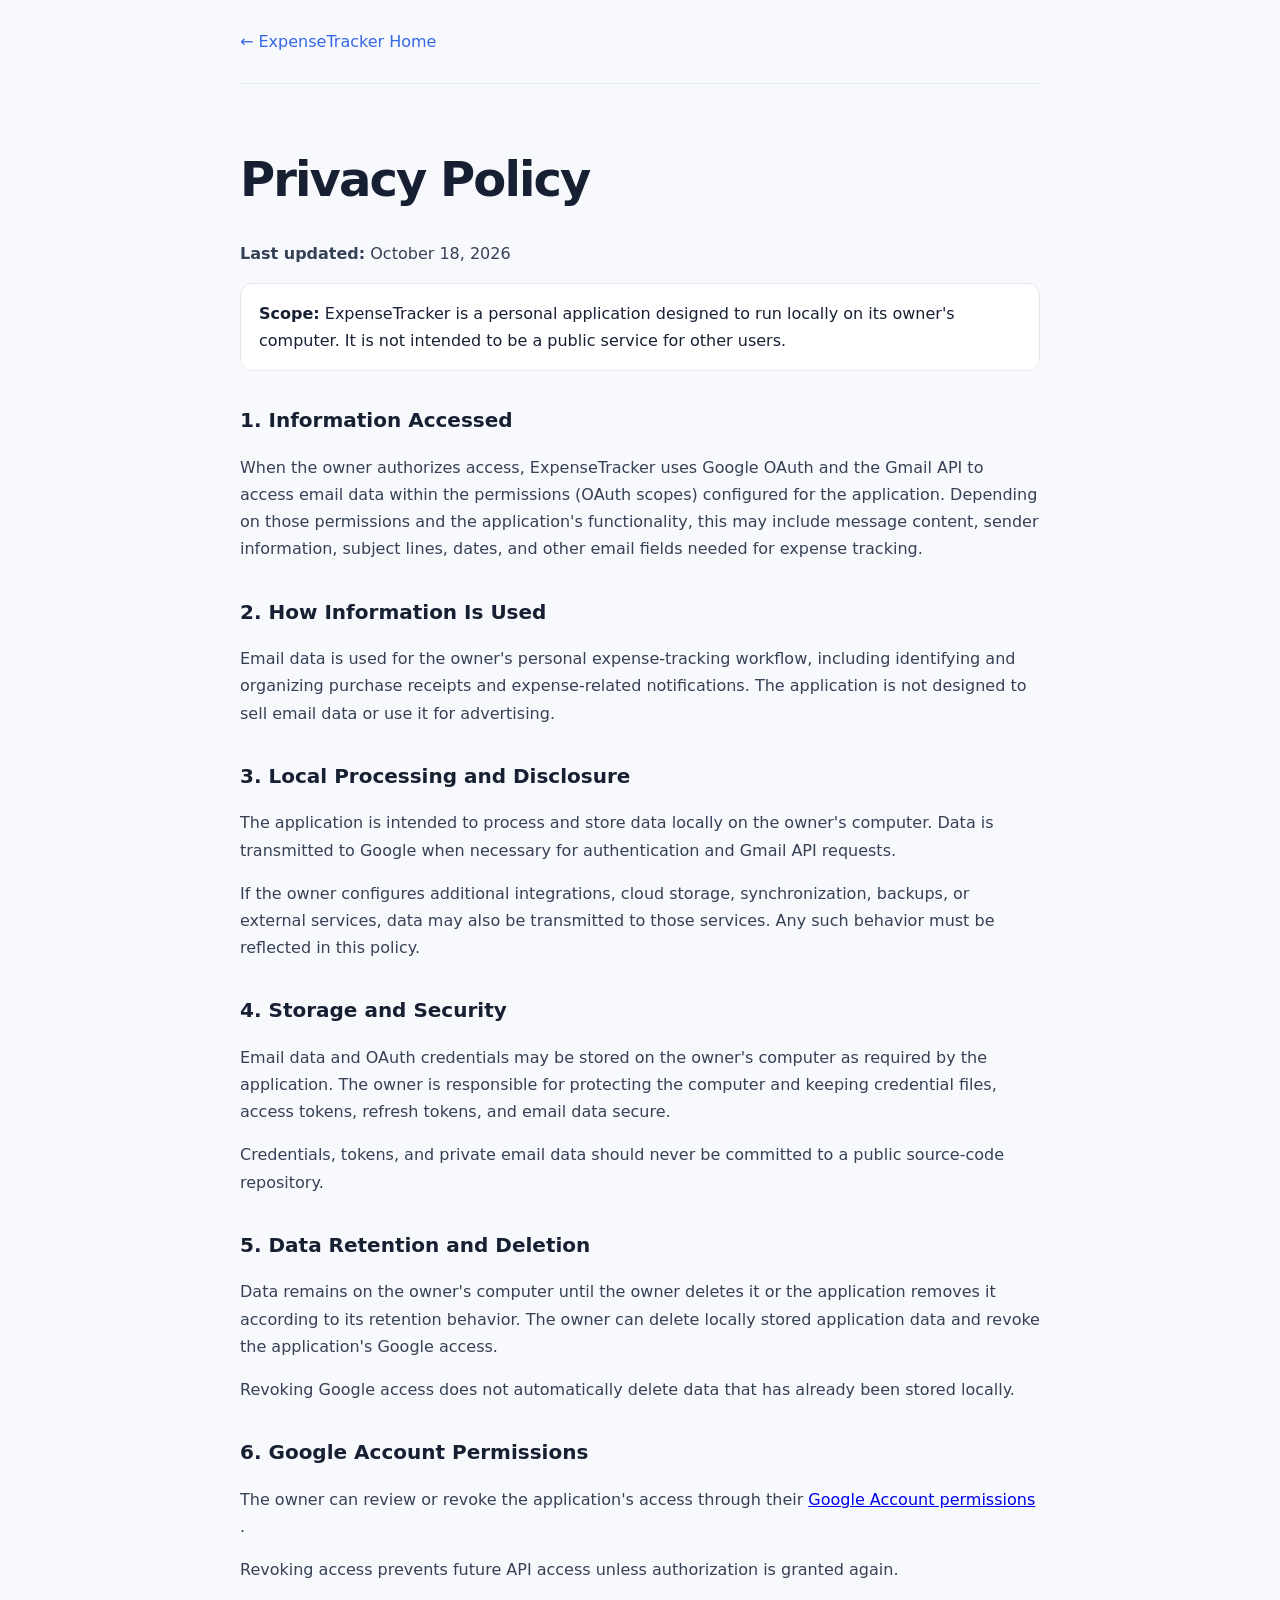
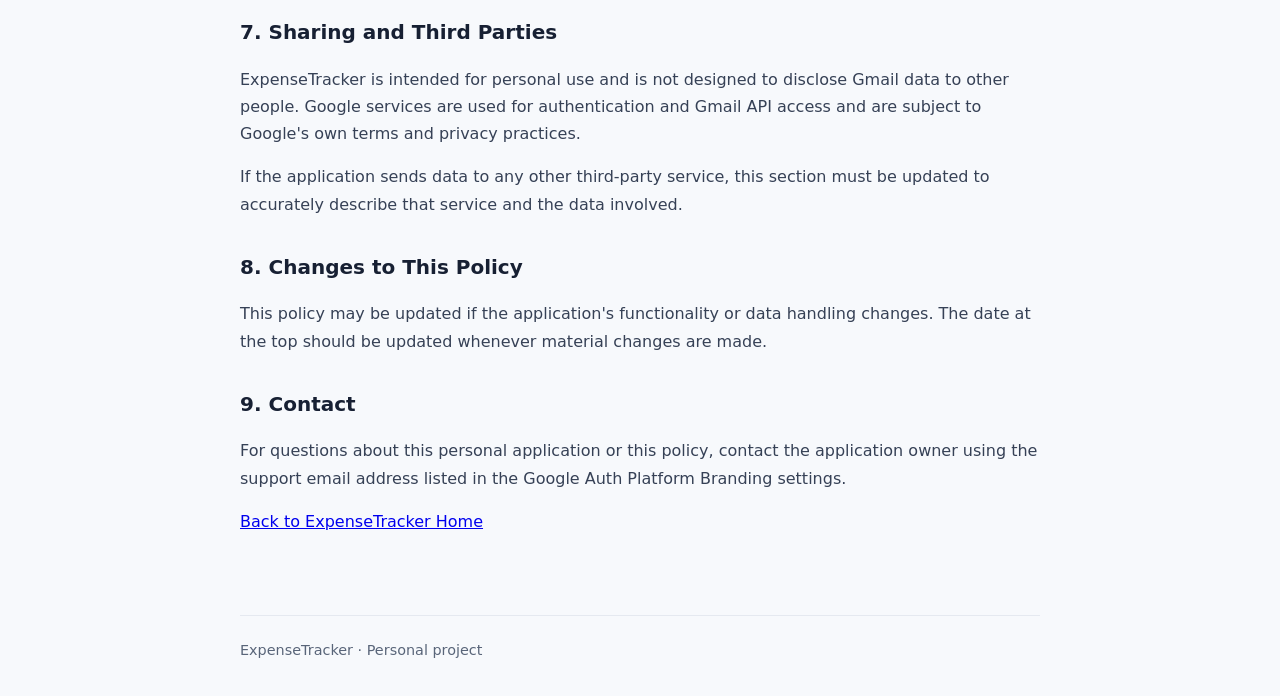
==== privacy.html @ fa6ecce8 "Add initial HTML structure for ExpenseTracker application and privacy policy" ====
<!doctype html>
<html lang="en">
<head>
  <meta charset="utf-8">
  <meta name="viewport" content="width=device-width, initial-scale=1">
  <meta name="description" content="Privacy policy for the personal ExpenseTracker application.">
  <title>Privacy Policy — ExpenseTracker</title>

  <style>
    :root {
      color-scheme: light;
      --ink: #172033;
      --muted: #596579;
      --accent: #3567e8;
      --line: #e5e9f0;
      --bg: #f7f9fc;
    }

    * { box-sizing: border-box; }

    body {
      margin: 0;
      font: 16px/1.7 system-ui, -apple-system, "Segoe UI", sans-serif;
      color: var(--ink);
      background: var(--bg);
    }

    header, main, footer {
      width: min(800px, calc(100% - 40px));
      margin-inline: auto;
    }

    header {
      padding: 28px 0;
      border-bottom: 1px solid var(--line);
    }

    header a, footer a {
      color: var(--accent);
      text-decoration: none;
    }

    main { padding: 36px 0 64px; }

    h1 {
      font-size: clamp(2rem, 5vw, 3rem);
      line-height: 1.15;
      letter-spacing: -.04em;
    }

    h2 {
      margin-top: 2rem;
      font-size: 1.25rem;
    }

    p, li { color: #364156; }

    .notice {
      padding: 16px 18px;
      border: 1px solid var(--line);
      border-radius: 12px;
      background: #fff;
    }

    footer {
      border-top: 1px solid var(--line);
      padding: 22px 0 34px;
      color: var(--muted);
      font-size: .9rem;
    }
  </style>
</head>

<body>
  <header>
    <a href="./index.html">← ExpenseTracker Home</a>
  </header>

  <main>
    <h1>Privacy Policy</h1>

    <p><strong>Last updated:</strong> October 18, 2026</p>

    <div class="notice">
      <strong>Scope:</strong>
      ExpenseTracker is a personal application designed to run locally
      on its owner's computer. It is not intended to be a public service
      for other users.
    </div>

    <h2>1. Information Accessed</h2>

    <p>
      When the owner authorizes access, ExpenseTracker uses Google OAuth
      and the Gmail API to access email data within the permissions
      (OAuth scopes) configured for the application. Depending on those
      permissions and the application's functionality, this may include
      message content, sender information, subject lines, dates, and
      other email fields needed for expense tracking.
    </p>

    <h2>2. How Information Is Used</h2>

    <p>
      Email data is used for the owner's personal expense-tracking
      workflow, including identifying and organizing purchase receipts
      and expense-related notifications. The application is not designed
      to sell email data or use it for advertising.
    </p>

    <h2>3. Local Processing and Disclosure</h2>

    <p>
      The application is intended to process and store data locally on
      the owner's computer. Data is transmitted to Google when necessary
      for authentication and Gmail API requests.
    </p>

    <p>
      If the owner configures additional integrations, cloud storage,
      synchronization, backups, or external services, data may also be
      transmitted to those services. Any such behavior must be reflected
      in this policy.
    </p>

    <h2>4. Storage and Security</h2>

    <p>
      Email data and OAuth credentials may be stored on the owner's
      computer as required by the application. The owner is responsible
      for protecting the computer and keeping credential files,
      access tokens, refresh tokens, and email data secure.
    </p>

    <p>
      Credentials, tokens, and private email data should never be
      committed to a public source-code repository.
    </p>

    <h2>5. Data Retention and Deletion</h2>

    <p>
      Data remains on the owner's computer until the owner deletes it
      or the application removes it according to its retention behavior.
      The owner can delete locally stored application data and revoke
      the application's Google access.
    </p>

    <p>
      Revoking Google access does not automatically delete data that
      has already been stored locally.
    </p>

    <h2>6. Google Account Permissions</h2>

    <p>
      The owner can review or revoke the application's access through
      their
      <a href="https://myaccount.google.com/permissions"
         target="_blank" rel="noopener noreferrer">
        Google Account permissions
      </a>.
    </p>

    <p>
      Revoking access prevents future API access unless authorization
      is granted again.
    </p>

    <h2>7. Sharing and Third Parties</h2>

    <p>
      ExpenseTracker is intended for personal use and is not designed
      to disclose Gmail data to other people. Google services are used
      for authentication and Gmail API access and are subject to
      Google's own terms and privacy practices.
    </p>

    <p>
      If the application sends data to any other third-party service,
      this section must be updated to accurately describe that service
      and the data involved.
    </p>

    <h2>8. Changes to This Policy</h2>

    <p>
      This policy may be updated if the application's functionality
      or data handling changes. The date at the top should be updated
      whenever material changes are made.
    </p>

    <h2>9. Contact</h2>

    <p>
      For questions about this personal application or this policy,
      contact the application owner using the support email address
      listed in the Google Auth Platform Branding settings.
    </p>

    <p><a href="./index.html">Back to ExpenseTracker Home</a></p>
  </main>

  <footer>
    ExpenseTracker · Personal project
  </footer>
</body>
</html>
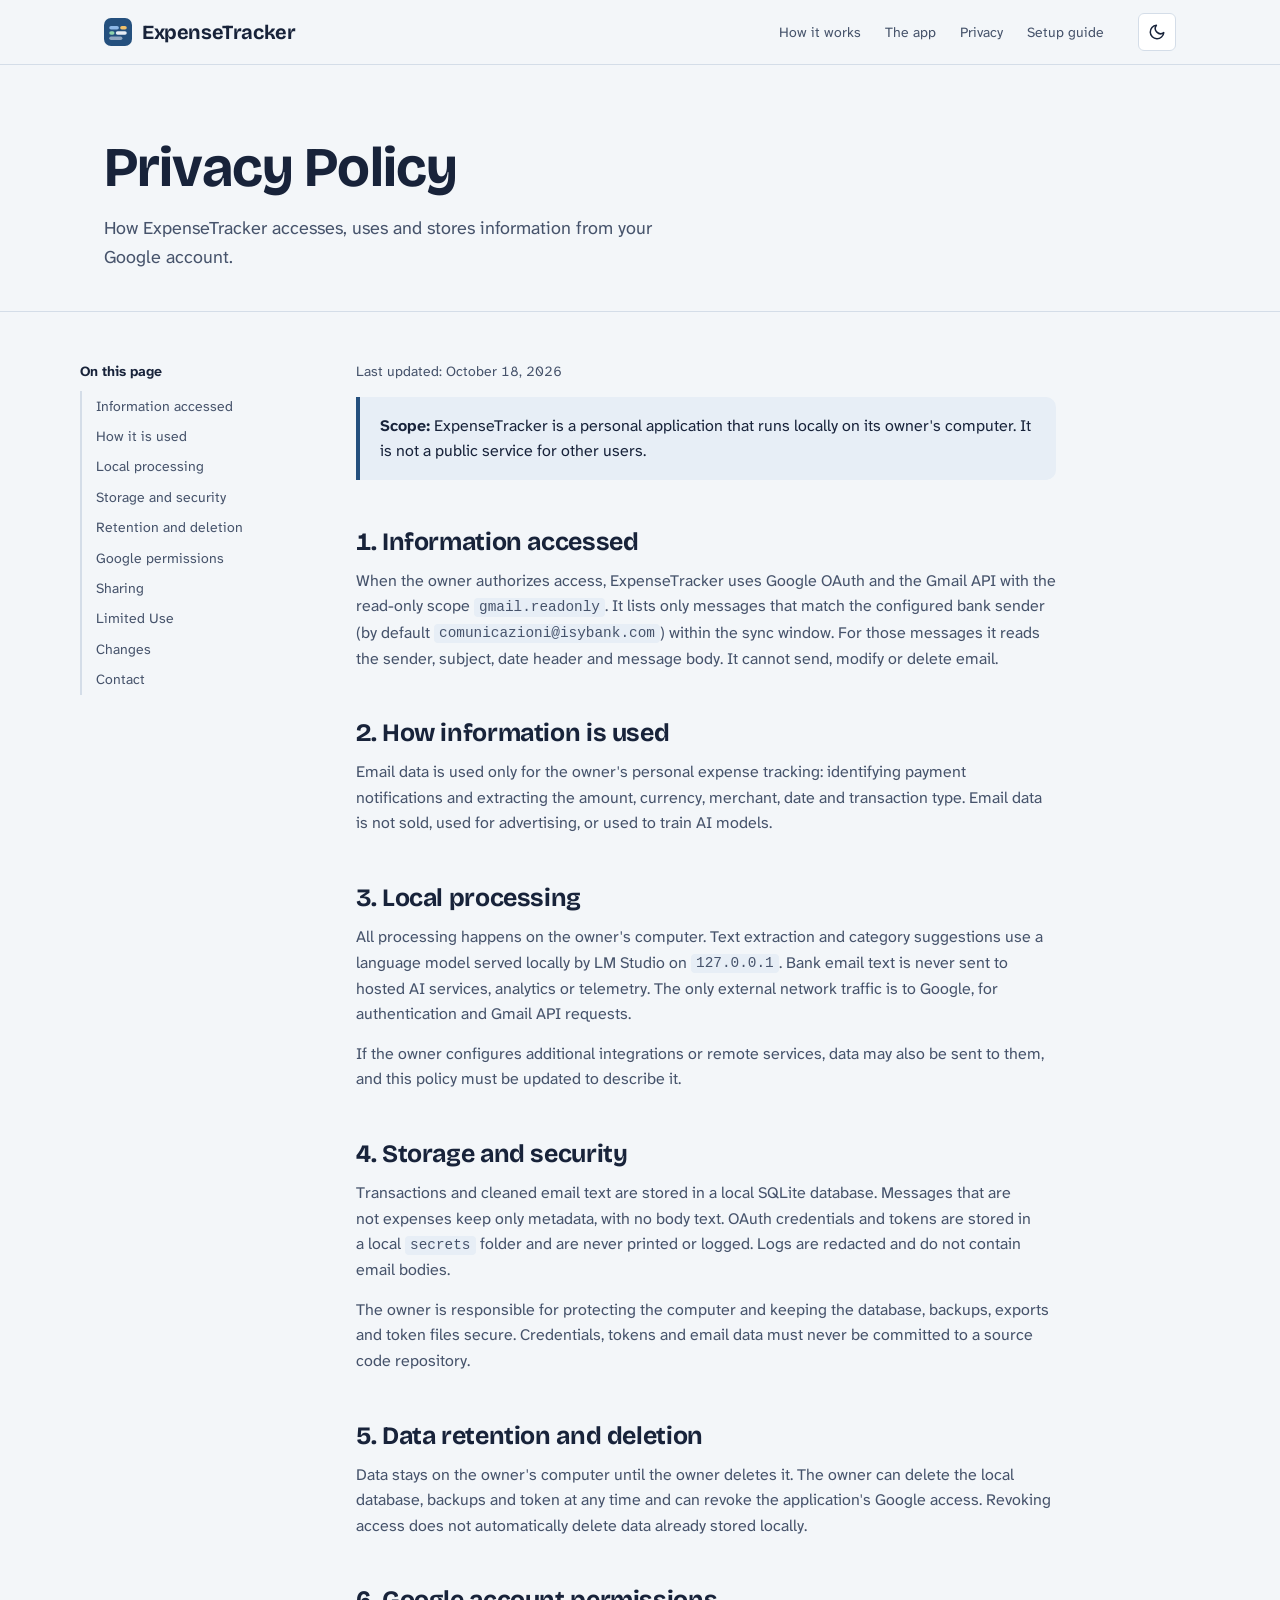
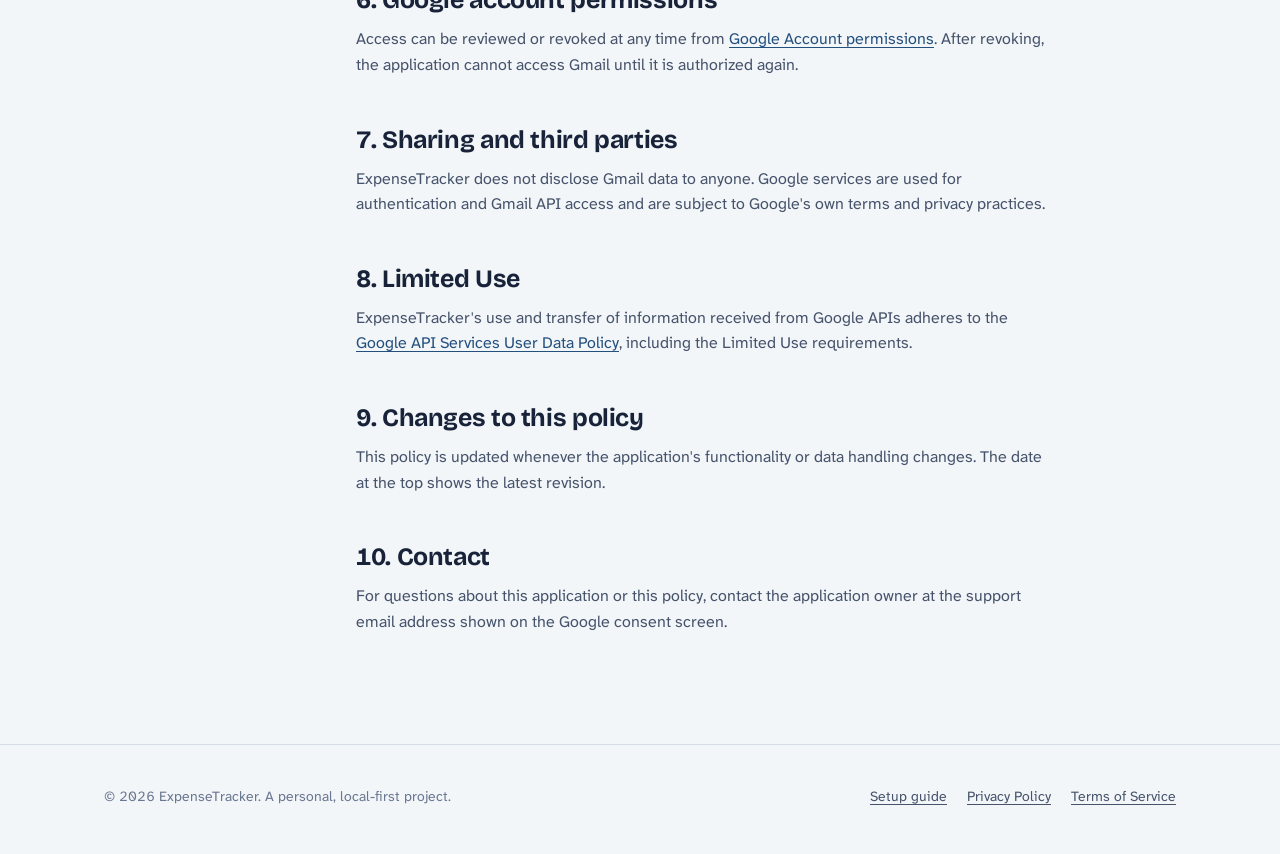
==== commit 03a382c6: "Redesign site as a product landing page with light/dark theme Rebuild index.html as a landing page c" ====
--- a/privacy.html
+++ b/privacy.html
@@ -1,209 +1,175 @@
-
-<!doctype html>
+<!DOCTYPE html>
 <html lang="en">
 <head>
-  <meta charset="utf-8">
-  <meta name="viewport" content="width=device-width, initial-scale=1">
+  <meta charset="UTF-8">
+  <meta name="viewport" content="width=device-width, initial-scale=1.0">
+  <title>Privacy Policy — ExpenseTracker</title>
   <meta name="description" content="Privacy policy for the personal ExpenseTracker application.">
-  <title>Privacy Policy — ExpenseTracker</title>
-
-  <style>
-    :root {
-      color-scheme: light;
-      --ink: #172033;
-      --muted: #596579;
-      --accent: #3567e8;
-      --line: #e5e9f0;
-      --bg: #f7f9fc;
-    }
-
-    * { box-sizing: border-box; }
-
-    body {
-      margin: 0;
-      font: 16px/1.7 system-ui, -apple-system, "Segoe UI", sans-serif;
-      color: var(--ink);
-      background: var(--bg);
-    }
-
-    header, main, footer {
-      width: min(800px, calc(100% - 40px));
-      margin-inline: auto;
-    }
-
-    header {
-      padding: 28px 0;
-      border-bottom: 1px solid var(--line);
-    }
-
-    header a, footer a {
-      color: var(--accent);
-      text-decoration: none;
-    }
-
-    main { padding: 36px 0 64px; }
-
-    h1 {
-      font-size: clamp(2rem, 5vw, 3rem);
-      line-height: 1.15;
-      letter-spacing: -.04em;
-    }
-
-    h2 {
-      margin-top: 2rem;
-      font-size: 1.25rem;
-    }
-
-    p, li { color: #364156; }
-
-    .notice {
-      padding: 16px 18px;
-      border: 1px solid var(--line);
-      border-radius: 12px;
-      background: #fff;
-    }
-
-    footer {
-      border-top: 1px solid var(--line);
-      padding: 22px 0 34px;
-      color: var(--muted);
-      font-size: .9rem;
-    }
-  </style>
+  <meta name="color-scheme" content="light dark">
+  <link rel="icon" href="./assets/logo.svg" type="image/svg+xml">
+  <script>
+    (function () {
+      var t;
+      try { t = localStorage.getItem('et-theme'); } catch (e) {}
+      if (!t) t = window.matchMedia('(prefers-color-scheme: dark)').matches ? 'dark' : 'light';
+      document.documentElement.setAttribute('data-theme', t);
+    })();
+  </script>
+  <link rel="preconnect" href="https://fonts.googleapis.com">
+  <link rel="preconnect" href="https://fonts.gstatic.com" crossorigin>
+  <link rel="stylesheet" href="https://fonts.googleapis.com/css2?family=Atkinson+Hyperlegible+Next:wght@400;700&family=Bricolage+Grotesque:opsz,wght@12..96,600;12..96,700&display=swap">
+  <link rel="stylesheet" href="./assets/site.css">
 </head>
 
 <body>
-  <header>
-    <a href="./index.html">← ExpenseTracker Home</a>
+  <a class="skip" href="#main">Skip to content</a>
+
+  <header class="site-header">
+    <div class="wrap">
+      <a class="brand" href="./index.html">
+        <svg width="28" height="28" viewBox="0 0 32 32" aria-hidden="true"><rect width="32" height="32" rx="8" fill="#24507e"/><rect x="6" y="9" width="11" height="4" rx="2" fill="#8db8e8"/><rect x="18.5" y="9" width="7.5" height="4" rx="2" fill="#f0c06a"/><rect x="6" y="15" width="6" height="4" rx="2" fill="#8fd3ad"/><rect x="13.5" y="15" width="12.5" height="4" rx="2" fill="#e8edf5"/><rect x="6" y="21" width="15" height="4" rx="2" fill="#e8edf5" opacity=".55"/></svg>
+        ExpenseTracker
+      </a>
+      <nav class="nav" aria-label="Main">
+        <a href="./index.html#how">How it works</a>
+        <a href="./index.html#tour">The app</a>
+        <a href="./index.html#privacy">Privacy</a>
+        <a href="./setup.html">Setup guide</a>
+      </nav>
+      <button class="theme-toggle" type="button" data-theme-toggle aria-label="Switch theme">
+        <svg class="i-moon" width="18" height="18" viewBox="0 0 24 24" fill="none" stroke="currentColor" stroke-width="2" stroke-linecap="round" stroke-linejoin="round" aria-hidden="true"><path d="M21 12.8A9 9 0 1 1 11.2 3a7 7 0 0 0 9.8 9.8z"/></svg>
+        <svg class="i-sun" width="18" height="18" viewBox="0 0 24 24" fill="none" stroke="currentColor" stroke-width="2" stroke-linecap="round" aria-hidden="true"><circle cx="12" cy="12" r="4.5"/><path d="M12 1.5v2.5M12 20v2.5M1.5 12H4M20 12h2.5M4.6 4.6l1.8 1.8M17.6 17.6l1.8 1.8M4.6 19.4l1.8-1.8M17.6 6.4l1.8-1.8"/></svg>
+      </button>
+    </div>
   </header>
 
-  <main>
-    <h1>Privacy Policy</h1>
+  <main id="main">
+    <section class="page-hero">
+      <div class="wrap">
+        <h1>Privacy Policy</h1>
+        <p>How ExpenseTracker accesses, uses and stores information from your Google account.</p>
+      </div>
+    </section>
 
-    <p><strong>Last updated:</strong> October 18, 2026</p>
+    <div class="wrap prose-layout">
+      <nav class="toc" aria-label="On this page">
+        <p>On this page</p>
+        <ol>
+          <li><a href="#accessed">Information accessed</a></li>
+          <li><a href="#use">How it is used</a></li>
+          <li><a href="#processing">Local processing</a></li>
+          <li><a href="#storage">Storage and security</a></li>
+          <li><a href="#retention">Retention and deletion</a></li>
+          <li><a href="#permissions">Google permissions</a></li>
+          <li><a href="#sharing">Sharing</a></li>
+          <li><a href="#limited-use">Limited Use</a></li>
+          <li><a href="#changes">Changes</a></li>
+          <li><a href="#contact">Contact</a></li>
+        </ol>
+      </nav>
 
-    <div class="notice">
-      <strong>Scope:</strong>
-      ExpenseTracker is a personal application designed to run locally
-      on its owner's computer. It is not intended to be a public service
-      for other users.
+      <article class="prose">
+        <p class="meta">Last updated: October 18, 2026</p>
+
+        <div class="notice">
+          <strong>Scope:</strong> ExpenseTracker is a personal application that runs locally on its owner's
+          computer. It is not a public service for other users.
+        </div>
+
+        <h2 id="accessed">1. Information accessed</h2>
+        <p>
+          When the owner authorizes access, ExpenseTracker uses Google OAuth and the Gmail API with the
+          read-only scope <code>gmail.readonly</code>. It lists only messages that match the configured
+          bank sender (by default <code>comunicazioni@isybank.com</code>) within the sync window. For those
+          messages it reads the sender, subject, date header and message body. It cannot send, modify or
+          delete email.
+        </p>
+
+        <h2 id="use">2. How information is used</h2>
+        <p>
+          Email data is used only for the owner's personal expense tracking: identifying payment
+          notifications and extracting the amount, currency, merchant, date and transaction type. Email
+          data is not sold, used for advertising, or used to train AI models.
+        </p>
+
+        <h2 id="processing">3. Local processing</h2>
+        <p>
+          All processing happens on the owner's computer. Text extraction and category suggestions use a
+          language model served locally by LM Studio on <code>127.0.0.1</code>. Bank email text is never
+          sent to hosted AI services, analytics or telemetry. The only external network traffic is to
+          Google, for authentication and Gmail API requests.
+        </p>
+        <p>
+          If the owner configures additional integrations or remote services, data may also be sent to
+          them, and this policy must be updated to describe it.
+        </p>
+
+        <h2 id="storage">4. Storage and security</h2>
+        <p>
+          Transactions and cleaned email text are stored in a local SQLite database. Messages that are not
+          expenses keep only metadata, with no body text. OAuth credentials and tokens are stored in a local
+          <code>secrets</code> folder and are never printed or logged. Logs are redacted and do not contain
+          email bodies.
+        </p>
+        <p>
+          The owner is responsible for protecting the computer and keeping the database, backups, exports
+          and token files secure. Credentials, tokens and email data must never be committed to a source
+          code repository.
+        </p>
+
+        <h2 id="retention">5. Data retention and deletion</h2>
+        <p>
+          Data stays on the owner's computer until the owner deletes it. The owner can delete the local
+          database, backups and token at any time and can revoke the application's Google access.
+          Revoking access does not automatically delete data already stored locally.
+        </p>
+
+        <h2 id="permissions">6. Google account permissions</h2>
+        <p>
+          Access can be reviewed or revoked at any time from
+          <a href="https://myaccount.google.com/permissions" target="_blank" rel="noopener noreferrer">Google Account permissions</a>.
+          After revoking, the application cannot access Gmail until it is authorized again.
+        </p>
+
+        <h2 id="sharing">7. Sharing and third parties</h2>
+        <p>
+          ExpenseTracker does not disclose Gmail data to anyone. Google services are used for
+          authentication and Gmail API access and are subject to Google's own terms and privacy practices.
+        </p>
+
+        <h2 id="limited-use">8. Limited Use</h2>
+        <p>
+          ExpenseTracker's use and transfer of information received from Google APIs adheres to the
+          <a href="https://developers.google.com/terms/api-services-user-data-policy" target="_blank" rel="noopener noreferrer">Google API Services User Data Policy</a>,
+          including the Limited Use requirements.
+        </p>
+
+        <h2 id="changes">9. Changes to this policy</h2>
+        <p>
+          This policy is updated whenever the application's functionality or data handling changes. The
+          date at the top shows the latest revision.
+        </p>
+
+        <h2 id="contact">10. Contact</h2>
+        <p>
+          For questions about this application or this policy, contact the application owner at the
+          support email address shown on the Google consent screen.
+        </p>
+      </article>
     </div>
-
-    <h2>1. Information Accessed</h2>
-
-    <p>
-      When the owner authorizes access, ExpenseTracker uses Google OAuth
-      and the Gmail API to access email data within the permissions
-      (OAuth scopes) configured for the application. Depending on those
-      permissions and the application's functionality, this may include
-      message content, sender information, subject lines, dates, and
-      other email fields needed for expense tracking.
-    </p>
-
-    <h2>2. How Information Is Used</h2>
-
-    <p>
-      Email data is used for the owner's personal expense-tracking
-      workflow, including identifying and organizing purchase receipts
-      and expense-related notifications. The application is not designed
-      to sell email data or use it for advertising.
-    </p>
-
-    <h2>3. Local Processing and Disclosure</h2>
-
-    <p>
-      The application is intended to process and store data locally on
-      the owner's computer. Data is transmitted to Google when necessary
-      for authentication and Gmail API requests.
-    </p>
-
-    <p>
-      If the owner configures additional integrations, cloud storage,
-      synchronization, backups, or external services, data may also be
-      transmitted to those services. Any such behavior must be reflected
-      in this policy.
-    </p>
-
-    <h2>4. Storage and Security</h2>
-
-    <p>
-      Email data and OAuth credentials may be stored on the owner's
-      computer as required by the application. The owner is responsible
-      for protecting the computer and keeping credential files,
-      access tokens, refresh tokens, and email data secure.
-    </p>
-
-    <p>
-      Credentials, tokens, and private email data should never be
-      committed to a public source-code repository.
-    </p>
-
-    <h2>5. Data Retention and Deletion</h2>
-
-    <p>
-      Data remains on the owner's computer until the owner deletes it
-      or the application removes it according to its retention behavior.
-      The owner can delete locally stored application data and revoke
-      the application's Google access.
-    </p>
-
-    <p>
-      Revoking Google access does not automatically delete data that
-      has already been stored locally.
-    </p>
-
-    <h2>6. Google Account Permissions</h2>
-
-    <p>
-      The owner can review or revoke the application's access through
-      their
-      <a href="https://myaccount.google.com/permissions"
-         target="_blank" rel="noopener noreferrer">
-        Google Account permissions
-      </a>.
-    </p>
-
-    <p>
-      Revoking access prevents future API access unless authorization
-      is granted again.
-    </p>
-
-    <h2>7. Sharing and Third Parties</h2>
-
-    <p>
-      ExpenseTracker is intended for personal use and is not designed
-      to disclose Gmail data to other people. Google services are used
-      for authentication and Gmail API access and are subject to
-      Google's own terms and privacy practices.
-    </p>
-
-    <p>
-      If the application sends data to any other third-party service,
-      this section must be updated to accurately describe that service
-      and the data involved.
-    </p>
-
-    <h2>8. Changes to This Policy</h2>
-
-    <p>
-      This policy may be updated if the application's functionality
-      or data handling changes. The date at the top should be updated
-      whenever material changes are made.
-    </p>
-
-    <h2>9. Contact</h2>
-
-    <p>
-      For questions about this personal application or this policy,
-      contact the application owner using the support email address
-      listed in the Google Auth Platform Branding settings.
-    </p>
-
-    <p><a href="./index.html">Back to ExpenseTracker Home</a></p>
   </main>
 
-  <footer>
-    ExpenseTracker · Personal project
+  <footer class="site-footer">
+    <div class="wrap">
+      <p>&copy; <span data-year>2026</span> ExpenseTracker. A personal, local-first project.</p>
+      <nav aria-label="Footer">
+        <a href="./setup.html">Setup guide</a>
+        <a href="./privacy.html" aria-current="page">Privacy Policy</a>
+        <a href="./terms.html">Terms of Service</a>
+      </nav>
+    </div>
   </footer>
+
+  <script src="./assets/theme.js"></script>
 </body>
 </html>
--- a/assets/site.css
+++ b/assets/site.css
@@ -0,0 +1,582 @@
+/* ExpenseTracker site — "carta da zucchero" tokens, shared with the app's own UI. */
+
+:root {
+  --ink: #18233a;
+  --ink-soft: #46536b;
+  --ink-faint: #6a7790;
+  --paper: #f3f6f9;
+  --surface: #ffffff;
+  --sugar: #e7eef6;
+  --line: #d4dde8;
+  --blue: #24507e;
+  --blue-ink: #ffffff;
+  --ochre: #7f520a;
+  --ochre-bg: #fbf0d9;
+  --red: #a12a22;
+  --green: #276245;
+  --green-bg: #e2f1e8;
+
+  /* Category slots, in category order (same as the app's charts). */
+  --c1: #2f6db0;
+  --c2: #1f8a83;
+  --c3: #b5651d;
+  --c4: #7a4fa3;
+  --c5: #c2477a;
+  --c6: #4f8a2f;
+  --c7: #a8892a;
+  --c8: #5a6f8f;
+
+  --f-display: 'Bricolage Grotesque', 'Segoe UI', system-ui, sans-serif;
+  --f-text: 'Atkinson Hyperlegible Next', 'Atkinson Hyperlegible', 'Segoe UI', system-ui, sans-serif;
+
+  --t-xs: 13px;
+  --t-sm: 14px;
+  --t-md: 16px;
+  --t-lg: 20px;
+  --t-xl: 25px;
+  --t-2xl: 39px;
+
+  --r-control: 6px;
+  --r-panel: 10px;
+  --wrap: 1120px;
+  --gutter: 24px;
+
+  color-scheme: light;
+}
+
+@media (prefers-color-scheme: dark) {
+  :root:not([data-theme='light']) {
+    --ink: #e8edf5;
+    --ink-soft: #b9c4d6;
+    --ink-faint: #8d9ab0;
+    --paper: #111824;
+    --surface: #18202e;
+    --sugar: #1f2a3c;
+    --line: #2c3a50;
+    --blue: #8db8e8;
+    --blue-ink: #0f1a2a;
+    --ochre: #f0c06a;
+    --ochre-bg: #3a2e17;
+    --red: #f19a92;
+    --green: #8fd3ad;
+    --green-bg: #1b3328;
+    --c1: #6ea6e6;
+    --c2: #4fc2b8;
+    --c3: #e39a5a;
+    --c4: #b08ad6;
+    --c5: #e67fa9;
+    --c6: #8cc56a;
+    --c7: #d6b85a;
+    --c8: #93a6c4;
+    color-scheme: dark;
+  }
+}
+
+:root[data-theme='dark'] {
+  --ink: #e8edf5;
+  --ink-soft: #b9c4d6;
+  --ink-faint: #8d9ab0;
+  --paper: #111824;
+  --surface: #18202e;
+  --sugar: #1f2a3c;
+  --line: #2c3a50;
+  --blue: #8db8e8;
+  --blue-ink: #0f1a2a;
+  --ochre: #f0c06a;
+  --ochre-bg: #3a2e17;
+  --red: #f19a92;
+  --green: #8fd3ad;
+  --green-bg: #1b3328;
+  --c1: #6ea6e6;
+  --c2: #4fc2b8;
+  --c3: #e39a5a;
+  --c4: #b08ad6;
+  --c5: #e67fa9;
+  --c6: #8cc56a;
+  --c7: #d6b85a;
+  --c8: #93a6c4;
+  color-scheme: dark;
+}
+
+*,
+*::before,
+*::after {
+  box-sizing: border-box;
+}
+
+html {
+  -webkit-text-size-adjust: 100%;
+  scroll-padding-top: 88px;
+}
+
+body {
+  margin: 0;
+  background: var(--paper);
+  color: var(--ink);
+  font-family: var(--f-text);
+  font-size: var(--t-md);
+  line-height: 1.6;
+  font-variant-numeric: tabular-nums;
+  transition: background-color 0.2s ease, color 0.2s ease;
+}
+
+h1,
+h2,
+h3 {
+  font-family: var(--f-display);
+  line-height: 1.12;
+  letter-spacing: -0.015em;
+  margin: 0;
+  text-wrap: balance;
+}
+
+p {
+  margin: 0;
+  text-wrap: pretty;
+}
+
+a {
+  color: var(--blue);
+  text-underline-offset: 3px;
+  text-decoration-thickness: 1px;
+}
+
+a:hover {
+  text-decoration-thickness: 2px;
+}
+
+code,
+kbd,
+pre {
+  font-family: ui-monospace, 'Cascadia Code', Consolas, monospace;
+  font-size: 0.9em;
+}
+
+:not(pre) > code {
+  background: var(--sugar);
+  padding: 0.1em 0.35em;
+  border-radius: 4px;
+  overflow-wrap: anywhere;
+}
+
+:focus-visible {
+  outline: 3px solid var(--blue);
+  outline-offset: 2px;
+  border-radius: 3px;
+}
+
+.skip {
+  position: absolute;
+  left: 16px;
+  top: -60px;
+  z-index: 100;
+  background: var(--blue);
+  color: var(--blue-ink);
+  padding: 8px 14px;
+  border-radius: var(--r-control);
+}
+
+.skip:focus {
+  top: 12px;
+}
+
+.visually-hidden {
+  position: absolute;
+  width: 1px;
+  height: 1px;
+  overflow: hidden;
+  clip: rect(0 0 0 0);
+  white-space: nowrap;
+}
+
+.wrap {
+  max-width: var(--wrap);
+  margin: 0 auto;
+  padding: 0 var(--gutter);
+}
+
+/* ---------- Header ---------- */
+
+.site-header {
+  position: sticky;
+  top: 0;
+  z-index: 50;
+  background: color-mix(in srgb, var(--paper) 88%, transparent);
+  backdrop-filter: blur(10px);
+  -webkit-backdrop-filter: blur(10px);
+  border-bottom: 1px solid var(--line);
+}
+
+.site-header .wrap {
+  display: flex;
+  align-items: center;
+  gap: 24px;
+  height: 64px;
+}
+
+.brand {
+  display: inline-flex;
+  align-items: center;
+  gap: 10px;
+  font-family: var(--f-display);
+  font-weight: 700;
+  font-size: var(--t-lg);
+  color: var(--ink);
+  text-decoration: none;
+  letter-spacing: -0.02em;
+}
+
+.brand svg {
+  flex: none;
+}
+
+.nav {
+  display: flex;
+  gap: 4px;
+  margin-left: auto;
+}
+
+.nav a {
+  color: var(--ink-soft);
+  text-decoration: none;
+  font-size: var(--t-sm);
+  padding: 6px 10px;
+  border-radius: var(--r-control);
+}
+
+.nav a:hover,
+.nav a[aria-current='page'] {
+  color: var(--ink);
+  background: var(--sugar);
+}
+
+.theme-toggle {
+  flex: none;
+  display: inline-grid;
+  place-items: center;
+  width: 38px;
+  height: 38px;
+  border: 1px solid var(--line);
+  border-radius: var(--r-control);
+  background: var(--surface);
+  color: var(--ink);
+  cursor: pointer;
+}
+
+.theme-toggle:hover {
+  border-color: var(--ink-faint);
+}
+
+.theme-toggle .i-sun {
+  display: none;
+}
+
+:root[data-theme='dark'] .theme-toggle .i-sun {
+  display: block;
+}
+
+:root[data-theme='dark'] .theme-toggle .i-moon {
+  display: none;
+}
+
+@media (max-width: 760px) {
+  .site-header .wrap {
+    height: auto;
+    flex-wrap: wrap;
+    padding-top: 10px;
+    padding-bottom: 10px;
+    gap: 8px 12px;
+  }
+
+  .nav {
+    order: 3;
+    width: 100%;
+    margin-left: -10px;
+    overflow-x: auto;
+  }
+
+  .theme-toggle {
+    margin-left: auto;
+  }
+
+  html {
+    scroll-padding-top: 120px;
+  }
+}
+
+/* ---------- Buttons ---------- */
+
+.btn {
+  display: inline-flex;
+  align-items: center;
+  gap: 8px;
+  min-height: 44px;
+  padding: 10px 18px;
+  border-radius: var(--r-control);
+  font: 600 var(--t-md) / 1.2 var(--f-text);
+  text-decoration: none;
+  border: 1px solid transparent;
+}
+
+.btn-primary {
+  background: var(--blue);
+  color: var(--blue-ink);
+}
+
+.btn-primary:hover {
+  filter: brightness(1.08);
+}
+
+.btn-quiet {
+  color: var(--ink);
+  border-color: var(--line);
+  background: var(--surface);
+}
+
+.btn-quiet:hover {
+  border-color: var(--ink-faint);
+}
+
+/* ---------- Sections ---------- */
+
+.section {
+  padding: 96px 0;
+}
+
+.section + .section {
+  border-top: 1px solid var(--line);
+}
+
+.section-head {
+  max-width: 680px;
+  margin-bottom: 48px;
+}
+
+.section-head h2 {
+  font-size: var(--t-2xl);
+  margin-bottom: 14px;
+}
+
+.section-head p {
+  color: var(--ink-soft);
+  font-size: 18px;
+}
+
+.band {
+  background: var(--sugar);
+}
+
+@media (max-width: 760px) {
+  .section {
+    padding: 64px 0;
+  }
+
+  .section-head h2 {
+    font-size: 30px;
+  }
+}
+
+/* ---------- Footer ---------- */
+
+.site-footer {
+  border-top: 1px solid var(--line);
+  padding: 40px 0 48px;
+  color: var(--ink-faint);
+  font-size: var(--t-sm);
+}
+
+.site-footer .wrap {
+  display: flex;
+  flex-wrap: wrap;
+  gap: 16px 32px;
+  align-items: center;
+  justify-content: space-between;
+}
+
+.site-footer nav {
+  display: flex;
+  flex-wrap: wrap;
+  gap: 8px 20px;
+}
+
+.site-footer a {
+  color: var(--ink-soft);
+}
+
+/* ---------- Prose pages (setup, privacy, terms) ---------- */
+
+.page-hero {
+  padding: 72px 0 40px;
+  border-bottom: 1px solid var(--line);
+}
+
+.page-hero h1 {
+  font-size: clamp(36px, 6vw, 56px);
+  margin-bottom: 14px;
+}
+
+.page-hero p {
+  color: var(--ink-soft);
+  font-size: 18px;
+  max-width: 640px;
+}
+
+.prose-layout {
+  display: grid;
+  grid-template-columns: 220px minmax(0, 1fr);
+  gap: 56px;
+  padding: 48px 0 96px;
+}
+
+.toc {
+  position: sticky;
+  top: 96px;
+  align-self: start;
+  font-size: var(--t-sm);
+}
+
+.toc p {
+  font-weight: 700;
+  margin-bottom: 8px;
+}
+
+.toc ol {
+  list-style: none;
+  margin: 0;
+  padding: 0;
+  border-left: 2px solid var(--line);
+}
+
+.toc a {
+  display: block;
+  padding: 4px 0 4px 14px;
+  margin-left: -2px;
+  border-left: 2px solid transparent;
+  color: var(--ink-soft);
+  text-decoration: none;
+}
+
+.toc a:hover {
+  color: var(--ink);
+  border-left-color: var(--blue);
+}
+
+.prose {
+  max-width: 70ch;
+}
+
+.prose h2 {
+  font-size: var(--t-xl);
+  margin: 48px 0 12px;
+}
+
+.prose h2:first-child {
+  margin-top: 0;
+}
+
+.prose h3 {
+  font-size: var(--t-lg);
+  margin: 28px 0 8px;
+}
+
+.prose p,
+.prose ul,
+.prose ol {
+  color: var(--ink-soft);
+  margin: 0 0 14px;
+}
+
+.prose li + li {
+  margin-top: 6px;
+}
+
+.prose strong {
+  color: var(--ink);
+}
+
+.meta {
+  color: var(--ink-faint);
+  font-size: var(--t-sm);
+  margin-bottom: 28px;
+}
+
+.notice {
+  border-left: 4px solid var(--blue);
+  background: var(--sugar);
+  padding: 16px 20px;
+  border-radius: 0 var(--r-panel) var(--r-panel) 0;
+  margin: 0 0 32px;
+  color: var(--ink);
+}
+
+pre.term {
+  background: var(--surface);
+  border: 1px solid var(--line);
+  border-radius: var(--r-panel);
+  padding: 16px 18px;
+  overflow-x: auto;
+  line-height: 1.7;
+  margin: 0 0 18px;
+  color: var(--ink);
+}
+
+pre.term .c {
+  color: var(--ink-faint);
+}
+
+.table-scroll {
+  overflow-x: auto;
+  margin: 0 0 18px;
+  border: 1px solid var(--line);
+  border-radius: var(--r-panel);
+  background: var(--surface);
+}
+
+table.data {
+  border-collapse: collapse;
+  width: 100%;
+  font-size: var(--t-sm);
+}
+
+table.data th,
+table.data td {
+  text-align: left;
+  padding: 10px 14px;
+  border-bottom: 1px solid var(--line);
+  vertical-align: top;
+}
+
+table.data th {
+  background: var(--sugar);
+  font-weight: 700;
+  color: var(--ink);
+}
+
+table.data tr:last-child td {
+  border-bottom: 0;
+}
+
+table.data td {
+  color: var(--ink-soft);
+}
+
+@media (max-width: 860px) {
+  .prose-layout {
+    grid-template-columns: 1fr;
+    gap: 24px;
+  }
+
+  .toc {
+    position: static;
+  }
+}
+
+@media (prefers-reduced-motion: reduce) {
+  *,
+  *::before,
+  *::after {
+    animation-duration: 0.01ms !important;
+    animation-iteration-count: 1 !important;
+    transition-duration: 0.01ms !important;
+  }
+}
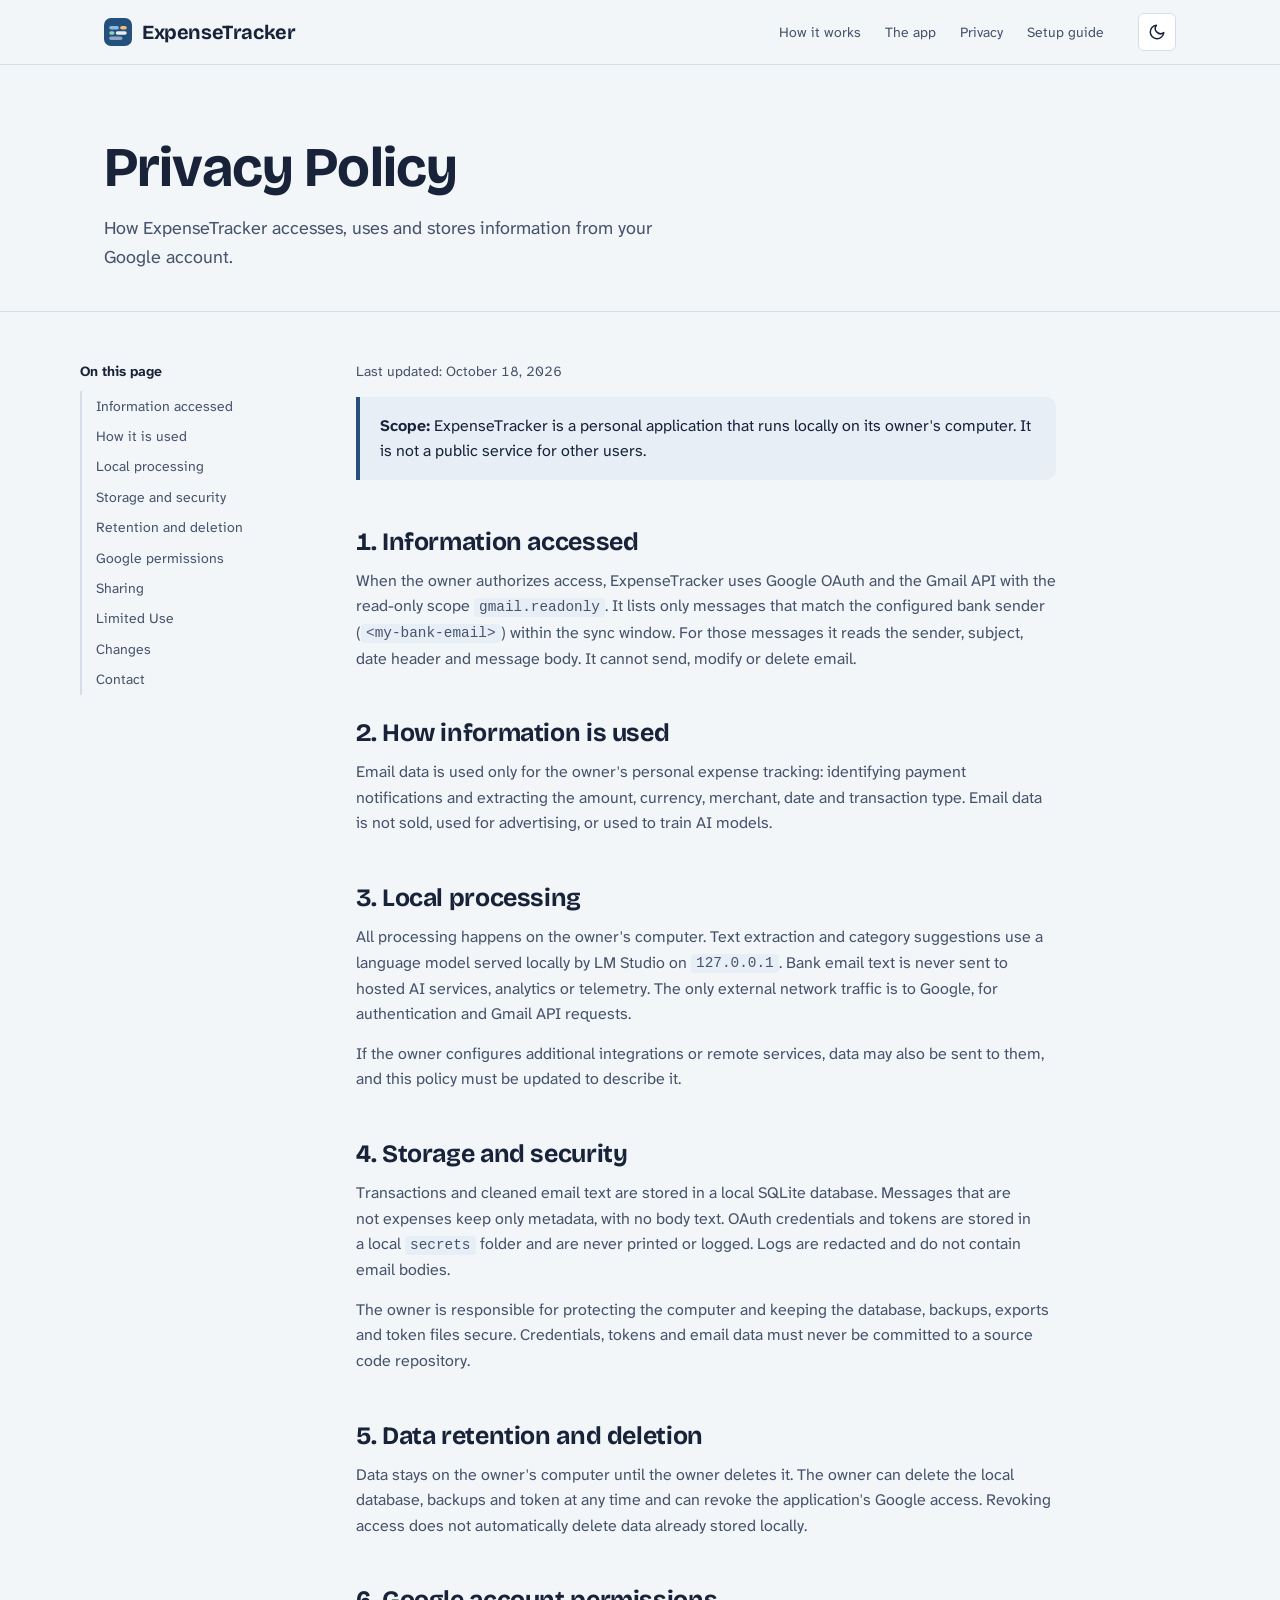
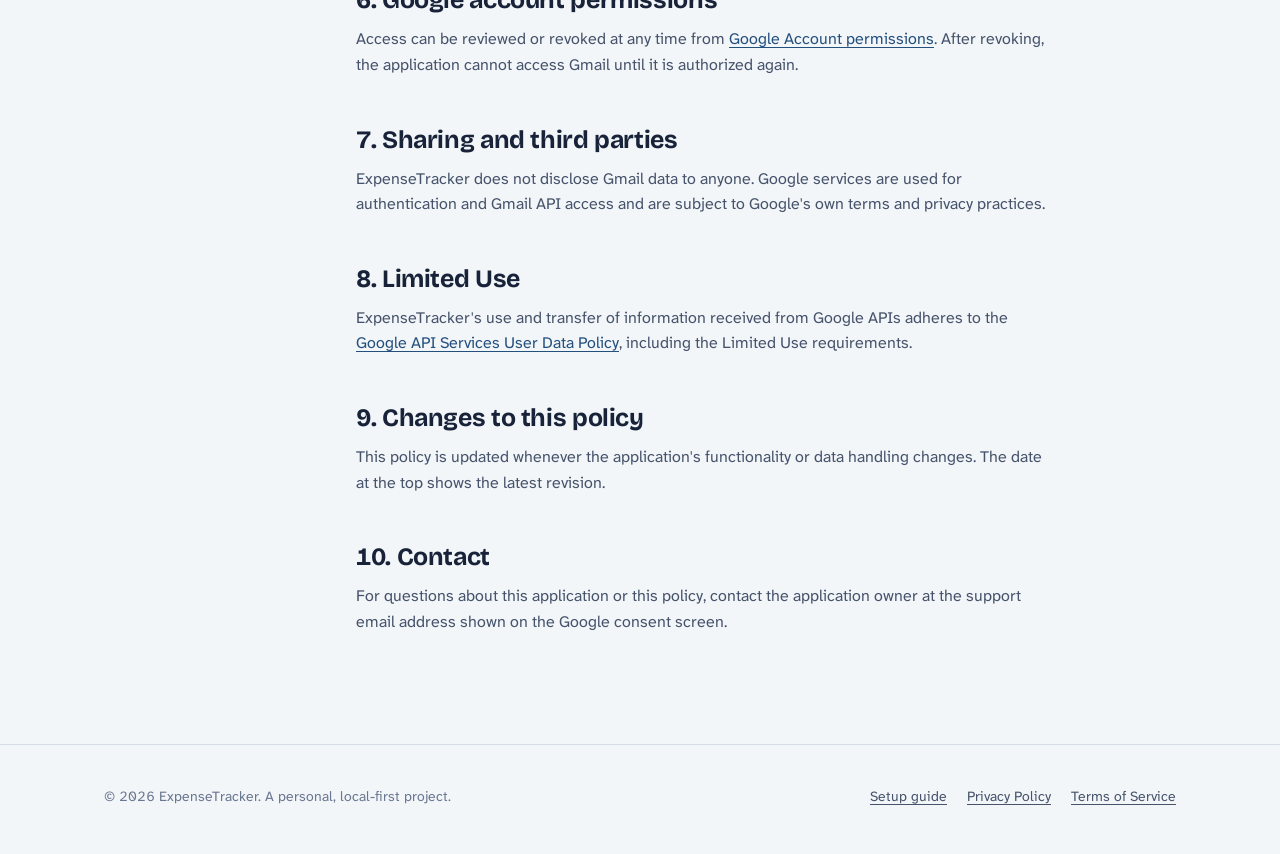
==== commit a60a19d4: "Replace bank name and sender address with placeholders Use <my-bank-name> and <my-bank-email> instea" ====
--- a/privacy.html
+++ b/privacy.html
@@ -80,7 +80,7 @@
         <p>
           When the owner authorizes access, ExpenseTracker uses Google OAuth and the Gmail API with the
           read-only scope <code>gmail.readonly</code>. It lists only messages that match the configured
-          bank sender (by default <code>comunicazioni@isybank.com</code>) within the sync window. For those
+          bank sender (<code>&lt;my-bank-email&gt;</code>) within the sync window. For those
           messages it reads the sender, subject, date header and message body. It cannot send, modify or
           delete email.
         </p>
